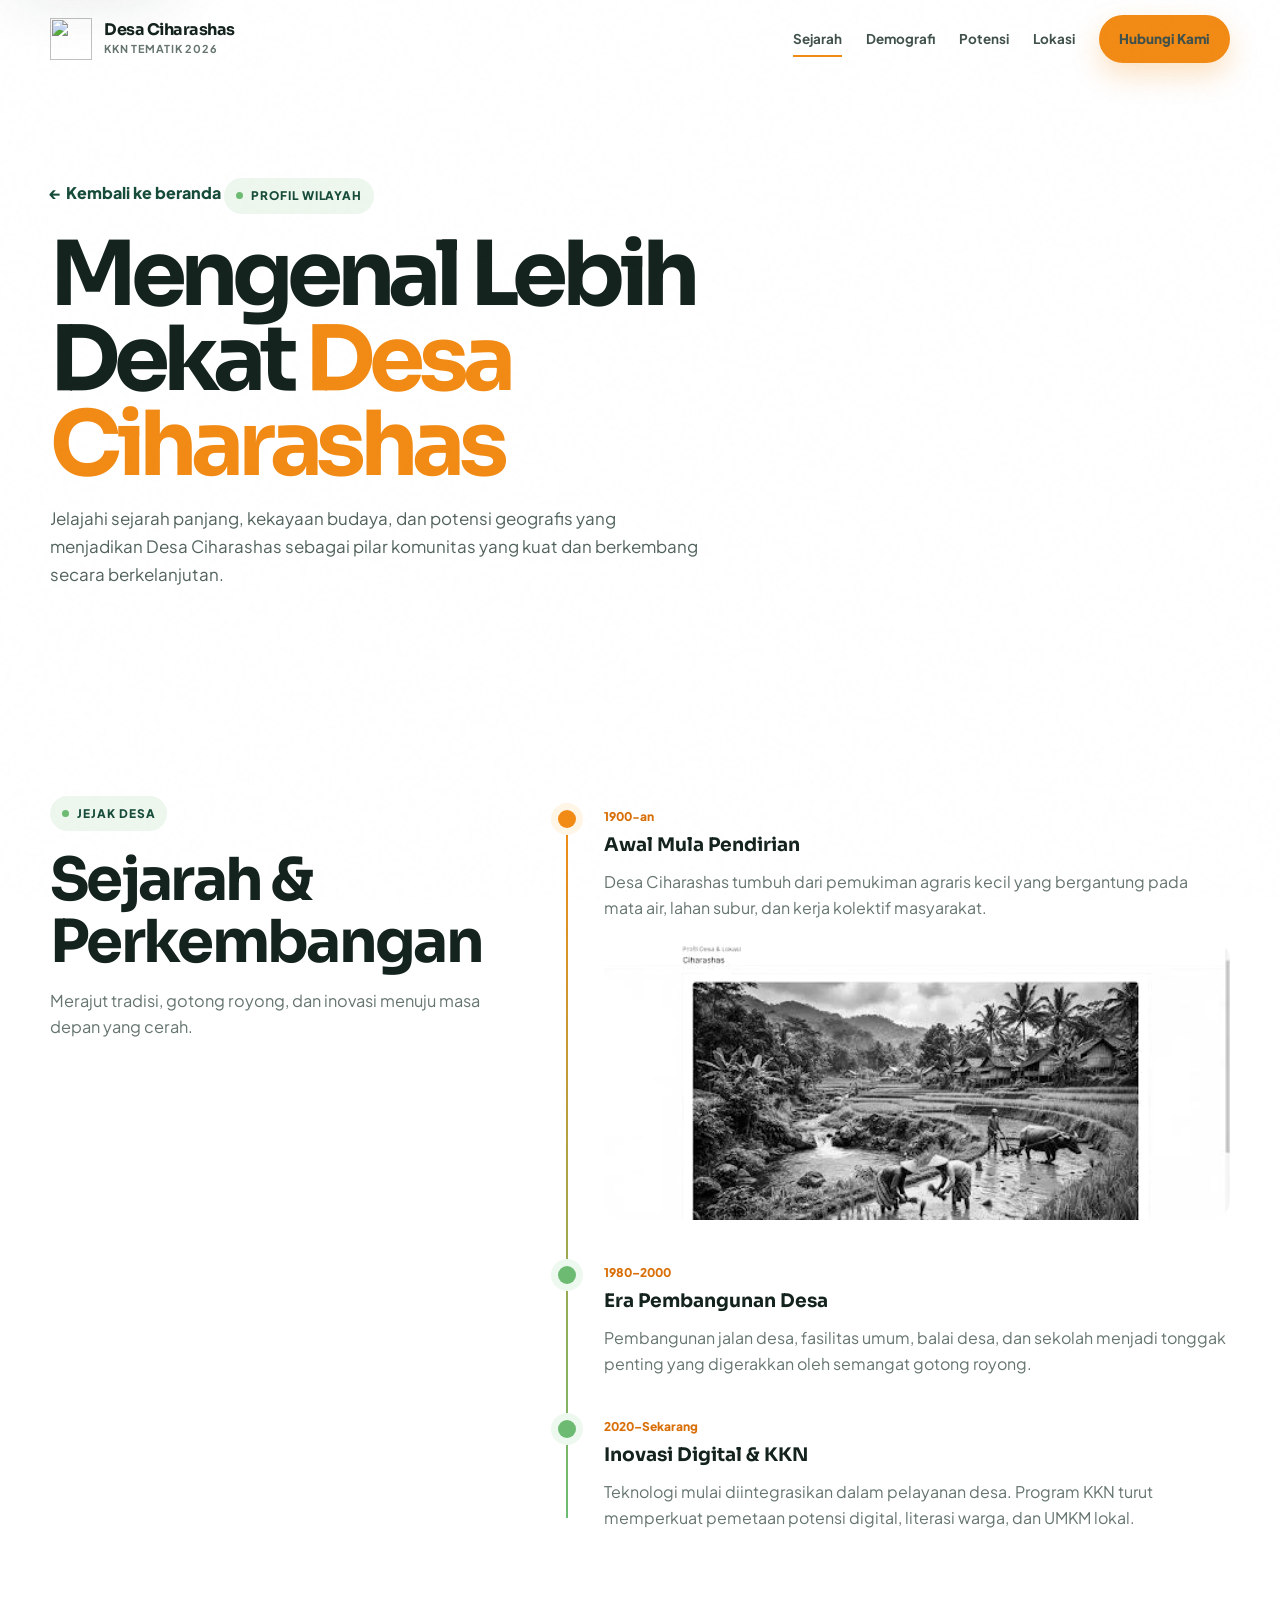
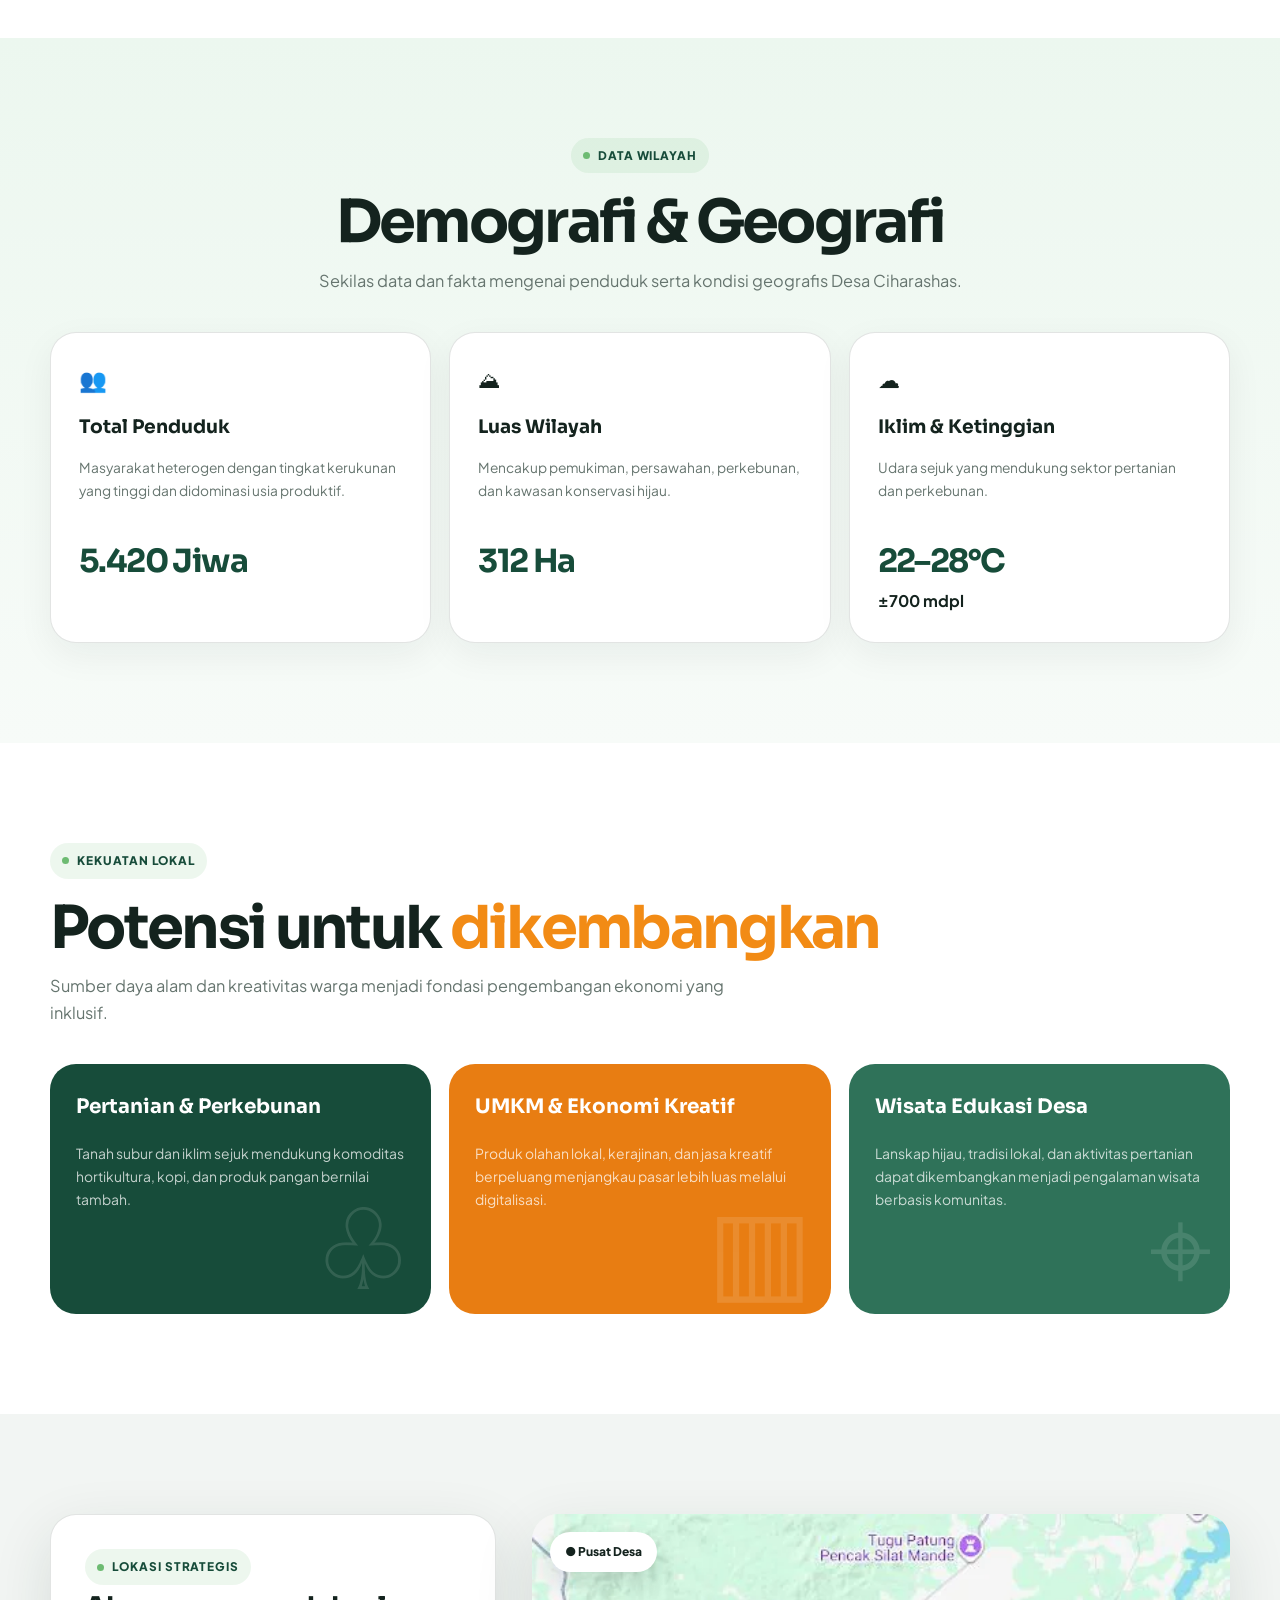
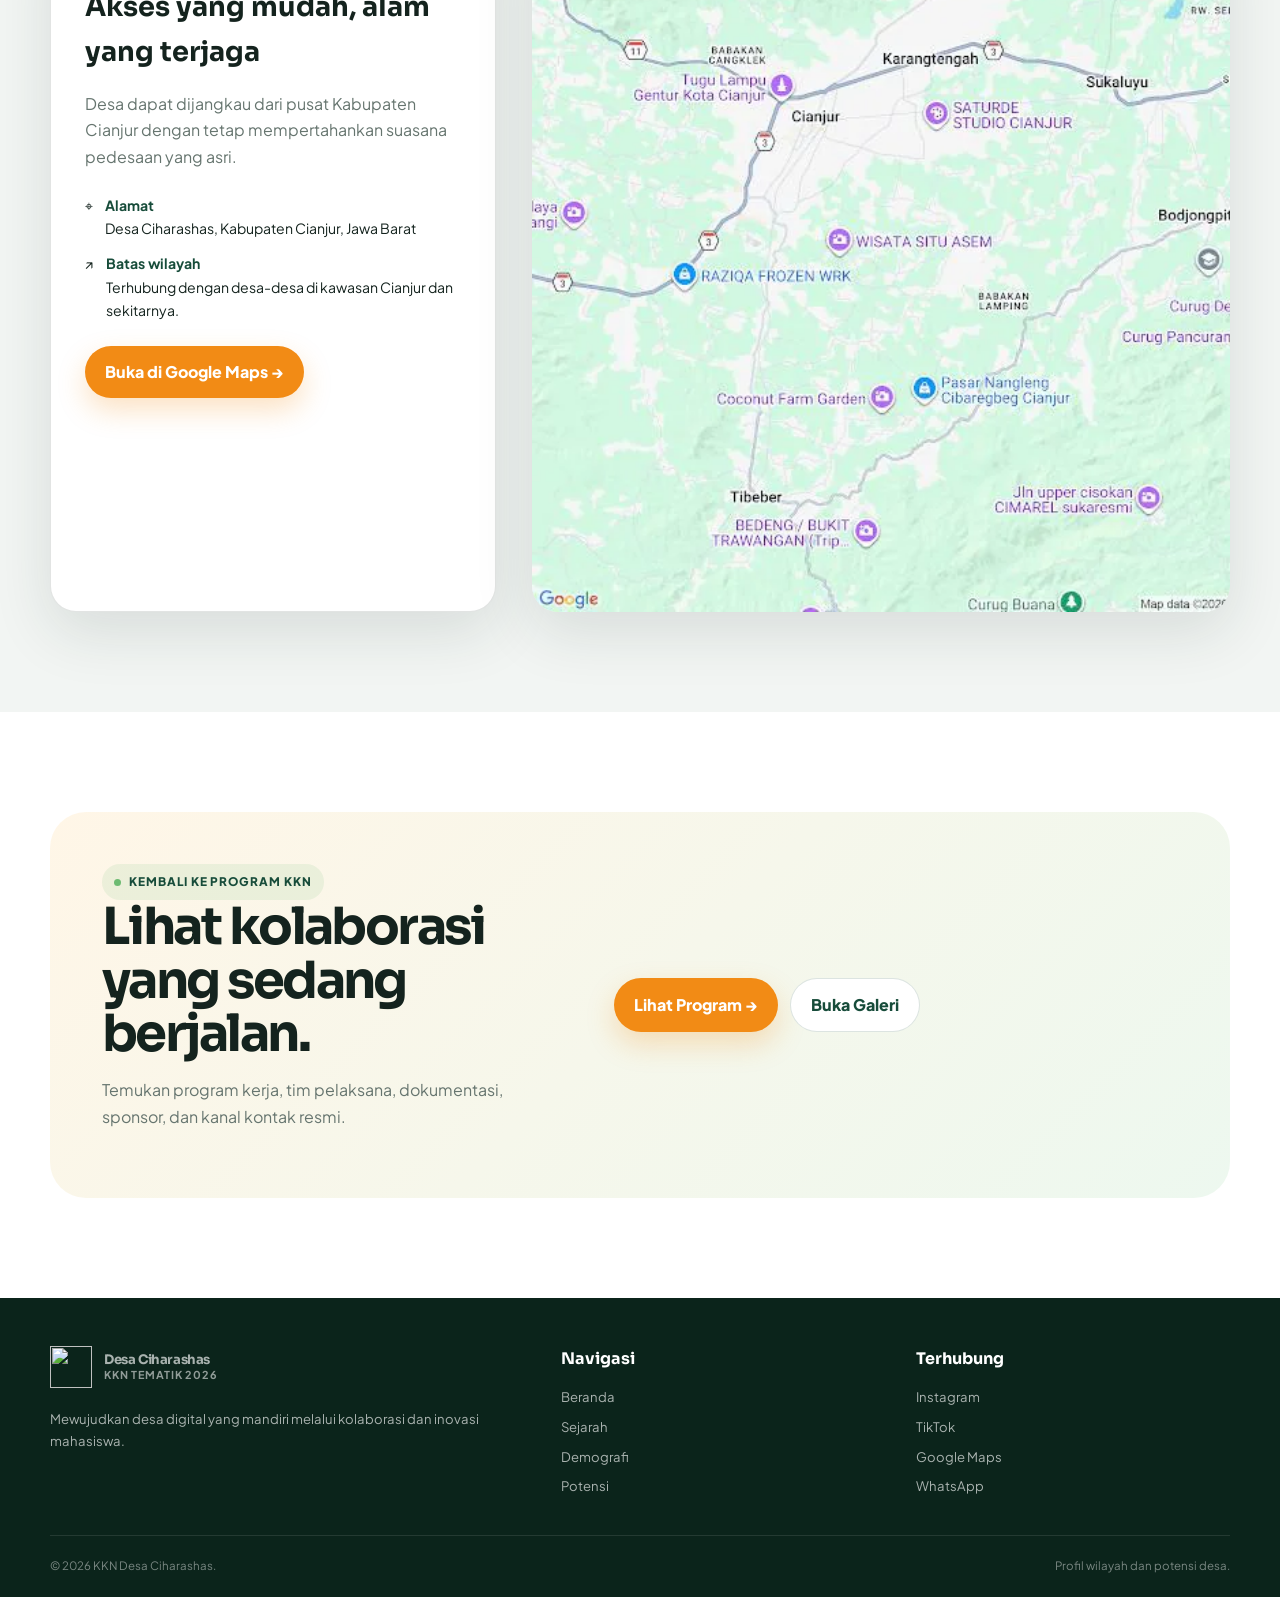
==== profile.html @ ff7a408d "first commit" ====
<!doctype html>
<html lang="id">
<head>
  <meta charset="utf-8">
  <meta name="viewport" content="width=device-width,initial-scale=1">
  <meta name="description" content="Profil wilayah Desa Ciharashas: sejarah, demografi, geografi, dan potensi desa.">
  <meta name="theme-color" content="#174c3a">
  <title>Profil Wilayah — Desa Ciharashas</title>
  <link rel="icon" href="assets/logo-mark.svg" type="image/svg+xml">
  <link rel="preconnect" href="https://fonts.googleapis.com">
  <link rel="preconnect" href="https://fonts.gstatic.com" crossorigin>
  <link rel="stylesheet" href="styles.css">
</head>
<body>
<a class="skip-link" href="#main">Lewati ke konten</a>
<header class="site-header is-scrolled">
  <nav class="nav" aria-label="Navigasi utama">
    <a class="brand" href="index.html"><img src="assets/logo-mark.svg" alt=""><span class="brand-copy"><strong>Desa Ciharashas</strong><small>KKN Tematik 2026</small></span></a>
    <button class="menu-toggle" aria-label="Buka menu" aria-expanded="false"><span></span></button>
    <div class="nav-links">
      <a class="active" href="#sejarah">Sejarah</a>
      <a href="#demografi">Demografi</a>
      <a href="#potensi">Potensi</a>
      <a href="#lokasi">Lokasi</a>
      <a class="nav-cta" href="index.html#kontak">Hubungi Kami</a>
    </div>
  </nav>
</header>

<main id="main">
<section class="profile-hero">
  <div class="container reveal">
    <a class="back-link" href="index.html">← Kembali ke beranda</a>
    <span class="eyebrow" style="margin-top:28px">Profil Wilayah</span>
    <h1>Mengenal Lebih Dekat <span class="accent">Desa Ciharashas</span></h1>
    <p>Jelajahi sejarah panjang, kekayaan budaya, dan potensi geografis yang menjadikan Desa Ciharashas sebagai pilar komunitas yang kuat dan berkembang secara berkelanjutan.</p>
  </div>
</section>

<section class="section" id="sejarah">
  <div class="container timeline">
    <div class="timeline-intro reveal">
      <span class="eyebrow">Jejak Desa</span>
      <h2 class="section-title">Sejarah &amp; Perkembangan</h2>
      <p class="section-lead">Merajut tradisi, gotong royong, dan inovasi menuju masa depan yang cerah.</p>
    </div>
    <div class="timeline-list">
      <article class="timeline-item reveal">
        <span class="year">1900-an</span><h3>Awal Mula Pendirian</h3>
        <p>Desa Ciharashas tumbuh dari pemukiman agraris kecil yang bergantung pada mata air, lahan subur, dan kerja kolektif masyarakat.</p>
        <div class="timeline-image"><img src="assets/images/history.webp" alt="Ilustrasi sejarah pertanian Desa Ciharashas"></div>
      </article>
      <article class="timeline-item reveal"><span class="year">1980–2000</span><h3>Era Pembangunan Desa</h3><p>Pembangunan jalan desa, fasilitas umum, balai desa, dan sekolah menjadi tonggak penting yang digerakkan oleh semangat gotong royong.</p></article>
      <article class="timeline-item reveal"><span class="year">2020–Sekarang</span><h3>Inovasi Digital &amp; KKN</h3><p>Teknologi mulai diintegrasikan dalam pelayanan desa. Program KKN turut memperkuat pemetaan potensi digital, literasi warga, dan UMKM lokal.</p></article>
    </div>
  </div>
</section>

<section class="section demography" id="demografi">
  <div class="container">
    <div style="text-align:center">
      <span class="eyebrow">Data Wilayah</span>
      <h2 class="section-title">Demografi &amp; Geografi</h2>
      <p class="section-lead" style="margin-inline:auto">Sekilas data dan fakta mengenai penduduk serta kondisi geografis Desa Ciharashas.</p>
    </div>
    <div class="fact-grid">
      <article class="fact-card reveal"><span class="icon">👥</span><h3>Total Penduduk</h3><p>Masyarakat heterogen dengan tingkat kerukunan yang tinggi dan didominasi usia produktif.</p><strong>5.420 Jiwa</strong></article>
      <article class="fact-card reveal"><span class="icon">⛰</span><h3>Luas Wilayah</h3><p>Mencakup pemukiman, persawahan, perkebunan, dan kawasan konservasi hijau.</p><strong>312 Ha</strong></article>
      <article class="fact-card reveal"><span class="icon">☁</span><h3>Iklim &amp; Ketinggian</h3><p>Udara sejuk yang mendukung sektor pertanian dan perkebunan.</p><strong>22–28°C</strong><br><b>±700 mdpl</b></article>
    </div>
  </div>
</section>

<section class="section" id="potensi">
  <div class="container">
    <span class="eyebrow">Kekuatan Lokal</span>
    <h2 class="section-title">Potensi untuk <span class="accent">dikembangkan</span></h2>
    <p class="section-lead">Sumber daya alam dan kreativitas warga menjadi fondasi pengembangan ekonomi yang inklusif.</p>
    <div class="potential-grid">
      <article class="potential-card reveal"><h3>Pertanian &amp; Perkebunan</h3><p>Tanah subur dan iklim sejuk mendukung komoditas hortikultura, kopi, dan produk pangan bernilai tambah.</p><span class="big">♧</span></article>
      <article class="potential-card reveal"><h3>UMKM &amp; Ekonomi Kreatif</h3><p>Produk olahan lokal, kerajinan, dan jasa kreatif berpeluang menjangkau pasar lebih luas melalui digitalisasi.</p><span class="big">▥</span></article>
      <article class="potential-card reveal"><h3>Wisata Edukasi Desa</h3><p>Lanskap hijau, tradisi lokal, dan aktivitas pertanian dapat dikembangkan menjadi pengalaman wisata berbasis komunitas.</p><span class="big">⌖</span></article>
    </div>
  </div>
</section>

<section class="section section-soft" id="lokasi">
  <div class="container location-grid">
    <div class="location-card reveal">
      <span class="eyebrow">Lokasi Strategis</span>
      <h3>Akses yang mudah, alam yang terjaga</h3>
      <p>Desa dapat dijangkau dari pusat Kabupaten Cianjur dengan tetap mempertahankan suasana pedesaan yang asri.</p>
      <div class="location-meta">
        <div><span>⌖</span><span><b>Alamat</b><br><span data-config-text="villageAddress"></span></span></div>
        <div><span>↗</span><span><b>Batas wilayah</b><br>Terhubung dengan desa-desa di kawasan Cianjur dan sekitarnya.</span></div>
      </div>
      <a class="btn btn-primary" data-config-link="maps" href="#" target="_blank" rel="noopener">Buka di Google Maps →</a>
    </div>
    <div class="map-frame reveal"><img src="assets/images/map.webp" alt="Peta lokasi Desa Ciharashas"><span class="map-chip">● Pusat Desa</span></div>
  </div>
</section>

<section class="section">
  <div class="container contact-wrap">
    <div><span class="eyebrow">Kembali ke Program KKN</span><h2>Lihat kolaborasi yang sedang berjalan.</h2><p>Temukan program kerja, tim pelaksana, dokumentasi, sponsor, dan kanal kontak resmi.</p></div>
    <div style="display:flex;flex-wrap:wrap;gap:12px"><a class="btn btn-primary" href="index.html#program">Lihat Program →</a><a class="btn btn-secondary" href="index.html#dokumentasi">Buka Galeri</a></div>
  </div>
</section>
</main>

<footer class="footer">
  <div class="container">
    <div class="footer-grid">
      <div><a class="brand" href="index.html"><img src="assets/logo-mark.svg" alt=""><span class="brand-copy"><strong>Desa Ciharashas</strong><small>KKN Tematik 2026</small></span></a><p>Mewujudkan desa digital yang mandiri melalui kolaborasi dan inovasi mahasiswa.</p></div>
      <div><h4>Navigasi</h4><div class="footer-links"><a href="index.html">Beranda</a><a href="#sejarah">Sejarah</a><a href="#demografi">Demografi</a><a href="#potensi">Potensi</a></div></div>
      <div><h4>Terhubung</h4><div class="footer-links"><a data-config-link="instagram" href="#">Instagram</a><a data-config-link="tiktok" href="#">TikTok</a><a data-config-link="maps" href="#">Google Maps</a><a href="index.html#kontak">WhatsApp</a></div></div>
    </div>
    <div class="footer-bottom"><span>© 2026 KKN Desa Ciharashas.</span><span>Profil wilayah dan potensi desa.</span></div>
  </div>
</footer>
<script src="config.js"></script>
<script src="script.js"></script>
</body>
</html>
---- styles.css ----
@import url('https://fonts.googleapis.com/css2?family=Plus+Jakarta+Sans:wght@400;500;600;700;800&family=Sora:wght@500;600;700;800&display=swap');

:root {
  --ink: #14231e;
  --muted: #66756f;
  --paper: #ffffff;
  --mist: #f2f5f3;
  --forest: #174c3a;
  --forest-2: #0e3528;
  --leaf: #6dbb72;
  --lime: #c7ea9c;
  --orange: #f28b15;
  --orange-deep: #d96f08;
  --gold: #ffd166;
  --line: rgba(20, 35, 30, .12);
  --shadow: 0 20px 60px rgba(21, 53, 42, .12);
  --radius: 26px;
  --container: min(1180px, calc(100% - 40px));
}

* { box-sizing: border-box; }
html { scroll-behavior: smooth; }
body {
  margin: 0;
  color: var(--ink);
  background: var(--paper);
  font-family: "Plus Jakarta Sans", sans-serif;
  line-height: 1.65;
  overflow-x: hidden;
}
body::before {
  content: "";
  position: fixed;
  inset: 0;
  pointer-events: none;
  z-index: 999;
  opacity: .022;
  background-image: url("data:image/svg+xml,%3Csvg viewBox='0 0 180 180' xmlns='http://www.w3.org/2000/svg'%3E%3Cfilter id='n'%3E%3CfeTurbulence type='fractalNoise' baseFrequency='.78' numOctaves='4' stitchTiles='stitch'/%3E%3C/filter%3E%3Crect width='100%25' height='100%25' filter='url(%23n)' opacity='.5'/%3E%3C/svg%3E");
}
img { max-width: 100%; display: block; }
a { color: inherit; text-decoration: none; }
button, input, textarea { font: inherit; }
button { cursor: pointer; }
.container { width: var(--container); margin-inline: auto; }
.section { padding: 100px 0; position: relative; }
.section-soft { background: var(--mist); }
.section-dark { background: var(--forest-2); color: #fff; }
.eyebrow {
  display: inline-flex; align-items: center; gap: 8px;
  padding: 8px 12px; border-radius: 999px;
  background: rgba(109,187,114,.12); color: var(--forest);
  font-size: .74rem; font-weight: 800; letter-spacing: .08em; text-transform: uppercase;
}
.eyebrow::before { content: ""; width: 7px; height: 7px; border-radius: 50%; background: var(--leaf); }
.section-title {
  margin: 18px 0 14px;
  font-family: "Sora", sans-serif;
  font-size: clamp(2rem, 5vw, 3.7rem);
  line-height: 1.05;
  letter-spacing: -.045em;
}
.section-lead { max-width: 720px; margin: 0; color: var(--muted); font-size: 1.02rem; }
.section-dark .section-lead { color: rgba(255,255,255,.68); }
.accent { color: var(--orange); }
.muted { color: var(--muted); }
.skip-link { position: fixed; left: 12px; top: -70px; z-index: 9999; background: #fff; padding: 10px 14px; border-radius: 10px; box-shadow: var(--shadow); }
.skip-link:focus { top: 12px; }

.site-header {
  position: fixed; inset: 0 0 auto 0; z-index: 100;
  transition: .28s ease;
}
.site-header.is-scrolled {
  background: rgba(255,255,255,.88);
  backdrop-filter: blur(18px);
  box-shadow: 0 10px 36px rgba(20,35,30,.08);
}
.nav {
  width: var(--container); height: 78px; margin: auto;
  display: flex; align-items: center; justify-content: space-between; gap: 28px;
}
.brand { display: inline-flex; align-items: center; gap: 12px; font-weight: 800; }
.brand img { width: 42px; height: 42px; }
.brand-copy { line-height: 1.05; }
.brand-copy strong { font-family: "Sora"; display: block; letter-spacing: -.03em; }
.brand-copy small { color: var(--muted); font-weight: 700; font-size: .68rem; letter-spacing: .08em; text-transform: uppercase; }
.nav-links { display: flex; align-items: center; gap: 24px; font-size: .84rem; font-weight: 700; }
.nav-links a { position: relative; color: #40514b; }
.nav-links a::after { content:""; position:absolute; left:0; right:100%; bottom:-7px; height:2px; background:var(--orange); transition:.2s ease; }
.nav-links a:hover::after, .nav-links a.active::after { right:0; }
.nav-cta, .btn {
  border: 0; border-radius: 999px; padding: 13px 20px;
  display: inline-flex; align-items: center; justify-content: center; gap: 9px;
  font-weight: 800; transition: transform .2s ease, box-shadow .2s ease, background .2s ease;
}
.nav-cta, .btn-primary { background: var(--orange); color: #fff; box-shadow: 0 12px 28px rgba(242,139,21,.25); }
.nav-cta:hover, .btn-primary:hover { transform: translateY(-2px); background: var(--orange-deep); box-shadow: 0 16px 36px rgba(242,139,21,.3); }
.btn-secondary { background: #fff; color: var(--forest); border: 1px solid rgba(23,76,58,.15); }
.btn-secondary:hover { transform: translateY(-2px); box-shadow: 0 14px 30px rgba(23,76,58,.12); }
.menu-toggle {
  display: none; width: 46px; height: 46px; border: 1px solid var(--line);
  border-radius: 14px; background: #fff; align-items:center; justify-content:center;
}
.menu-toggle span, .menu-toggle span::before, .menu-toggle span::after {
  display:block; width:20px; height:2px; background:var(--ink); position:relative; transition:.2s;
}
.menu-toggle span::before, .menu-toggle span::after { content:""; position:absolute; left:0; }
.menu-toggle span::before { top:-6px; } .menu-toggle span::after { top:6px; }
.menu-toggle.open span { background:transparent; }
.menu-toggle.open span::before { top:0; transform:rotate(45deg); }
.menu-toggle.open span::after { top:0; transform:rotate(-45deg); }

.hero {
  min-height: 100vh; padding: 130px 0 72px;
  display: grid; align-items: center;
  background:
    radial-gradient(circle at 18% 24%, rgba(199,234,156,.45), transparent 25%),
    radial-gradient(circle at 86% 14%, rgba(242,139,21,.16), transparent 24%),
    linear-gradient(180deg, #fff 0%, #f7faf8 100%);
}
.hero-grid { display: grid; grid-template-columns: 1.03fr .97fr; gap: 70px; align-items: center; }
.hero h1 {
  margin: 22px 0;
  font-family: "Sora", sans-serif;
  font-size: clamp(3.1rem, 6.2vw, 6.3rem);
  line-height: .94; letter-spacing: -.07em;
}
.hero h1 span { display:block; color: var(--orange); }
.hero p { max-width: 660px; color: var(--muted); font-size: 1.08rem; }
.hero-actions { display:flex; flex-wrap:wrap; gap:12px; margin-top:30px; }
.hero-meta { display:flex; flex-wrap:wrap; gap:28px; margin-top:40px; }
.hero-meta strong { display:block; font-family:"Sora"; font-size:1.3rem; letter-spacing:-.04em; }
.hero-meta small { color:var(--muted); font-size:.75rem; font-weight:700; text-transform:uppercase; letter-spacing:.07em; }
.hero-visual { position:relative; }
.hero-image {
  width:100%; aspect-ratio: 4 / 4.4; object-fit:cover; border-radius: 48% 48% 22px 22px;
  box-shadow: var(--shadow);
}
.hero-visual::before {
  content:""; position:absolute; width:190px; height:190px; border:28px solid rgba(242,139,21,.15);
  border-radius:50%; left:-50px; bottom:-35px; z-index:-1;
}
.hero-card {
  position:absolute; left:-45px; bottom:50px; max-width:240px;
  background:rgba(255,255,255,.93); backdrop-filter:blur(15px);
  border:1px solid rgba(255,255,255,.7); box-shadow:var(--shadow);
  padding:18px; border-radius:20px;
}
.hero-card strong { font-family:"Sora"; display:block; margin-bottom:5px; }
.hero-card p { font-size:.78rem; margin:0; line-height:1.45; }
.hero-badge {
  position:absolute; right:-24px; top:50px; width:116px; height:116px; border-radius:50%;
  background:var(--forest); color:#fff; display:grid; place-items:center; text-align:center;
  font-weight:800; font-size:.72rem; line-height:1.25; transform:rotate(8deg); box-shadow:var(--shadow);
}
.hero-badge span { color:var(--gold); font-size:1.3rem; display:block; }

.ribbon {
  overflow:hidden; background:var(--forest); color:#fff;
  border-block: 1px solid rgba(255,255,255,.08);
}
.ribbon-track {
  display:flex; width:max-content; animation: marquee 28s linear infinite;
  padding:16px 0; font-family:"Sora"; font-size:.8rem; font-weight:700; letter-spacing:.08em; text-transform:uppercase;
}
.ribbon-track span { display:inline-flex; align-items:center; gap:18px; padding-right:36px; }
.ribbon-track span::after { content:"✦"; color:var(--orange); }
@keyframes marquee { to { transform:translateX(-50%); } }

.profile-grid { display:grid; grid-template-columns:.92fr 1.08fr; gap:70px; align-items:start; }
.theme-card {
  background:var(--forest); color:#fff; padding:34px; border-radius:var(--radius); position:relative; overflow:hidden;
}
.theme-card::after { content:""; position:absolute; width:180px; height:180px; border-radius:50%; background:rgba(255,255,255,.08); right:-50px; bottom:-70px; }
.theme-card .label { color:var(--lime); font-size:.75rem; font-weight:800; letter-spacing:.09em; text-transform:uppercase; }
.theme-card h3 { font-family:"Sora"; font-size:2rem; line-height:1.15; margin:12px 0; }
.theme-card p { color:rgba(255,255,255,.72); margin-bottom:0; }
.vm-grid { display:grid; gap:16px; }
.vm-card { padding:28px; border:1px solid var(--line); border-radius:var(--radius); background:#fff; box-shadow:0 12px 35px rgba(20,35,30,.06); }
.vm-card h3 { font-family:"Sora"; margin:0 0 10px; font-size:1.15rem; }
.vm-card p, .vm-card li { color:var(--muted); font-size:.93rem; }
.vm-card ul { list-style:none; padding:0; margin:12px 0 0; display:grid; gap:10px; }
.vm-card li { position:relative; padding-left:24px; }
.vm-card li::before { content:"✓"; position:absolute; left:0; color:var(--leaf); font-weight:900; }

.program-head { display:flex; align-items:end; justify-content:space-between; gap:28px; margin-bottom:42px; }
.filters { display:flex; flex-wrap:wrap; gap:8px; }
.filter-btn { border:1px solid var(--line); background:#fff; border-radius:999px; padding:9px 15px; font-weight:800; font-size:.75rem; }
.filter-btn.active, .filter-btn:hover { background:var(--orange); color:#fff; border-color:var(--orange); }
.program-grid { display:grid; grid-template-columns:repeat(3,1fr); gap:18px; }
.program-card {
  min-height:280px; padding:26px; border-radius:var(--radius); background:#fff; border:1px solid var(--line);
  box-shadow:0 12px 40px rgba(20,35,30,.05); transition:.25s ease; display:flex; flex-direction:column;
}
.featured-program {
  position: relative;
  border: 2px solid var(--orange);
  background:
    radial-gradient(
      circle at 100% 0%,
      rgba(242, 139, 21, 0.16),
      transparent 42%
    ),
    #ffffff;
  box-shadow: 0 18px 50px rgba(242, 139, 21, 0.16);
}

.featured-program::after {
  content: "★";
  position: absolute;
  top: 22px;
  right: 22px;
  color: var(--orange);
  font-size: 1.2rem;
}

.program-badge {
  align-self: flex-start;
  margin-top: 16px;
  padding: 6px 10px;
  border-radius: 999px;
  background: var(--orange);
  color: #ffffff;
  font-size: 0.65rem;
  font-weight: 800;
  letter-spacing: 0.06em;
  text-transform: uppercase;
}

.featured-program h3 {
  margin-top: 14px;
}
.program-card:hover { transform:translateY(-7px); box-shadow:var(--shadow); }
.program-card[hidden] { display:none; }
.program-icon { width:48px; height:48px; border-radius:16px; display:grid; place-items:center; background:rgba(242,139,21,.12); color:var(--orange); font-size:1.35rem; }
.program-card:nth-child(3n+2) .program-icon { background:rgba(109,187,114,.14); color:var(--forest); }
.program-card h3 { font-family:"Sora"; font-size:1.03rem; margin:18px 0 9px; }
.program-card p { color:var(--muted); font-size:.86rem; margin:0; }
.program-status { margin-top:auto; display:flex; align-items:center; gap:8px; font-size:.72rem; font-weight:800; padding-top:22px; }
.status-dot { width:8px; height:8px; border-radius:50%; background:var(--leaf); }
.status-complete .status-dot { background:var(--orange); }
.status-planned .status-dot { background:#b0bbb7; }

.impact-grid { display:grid; grid-template-columns:repeat(4,1fr); gap:18px; }
.stat-card { padding:28px; border-radius:var(--radius); background:rgba(255,255,255,.08); border:1px solid rgba(255,255,255,.12); }
.stat-card strong { display:block; font-family:"Sora"; font-size:2.35rem; color:var(--gold); letter-spacing:-.06em; }
.stat-card span { color:rgba(255,255,255,.7); font-size:.82rem; }

/* .team-grid {
  display: grid;
  grid-template-columns: repeat(4, 1fr);
  gap: 28px;
  margin-top: 42px;
}
.team-card {
  text-align: center;
}
.team-photo {
  width: 100%;
  aspect-ratio: 1;
  object-fit: cover;
  border-radius: 50%;
  border: 8px solid #ffffff;
  box-shadow: 0 12px 35px rgba(20, 35, 30, 0.12);
}.team-card:hover .team-photo { transform:translateY(-5px) rotate(-1deg); }
.team-card h3 {
  margin: 16px 0 4px;
  font-size: 1rem;
}
.team-card p {
  margin: 0;
  color: #d96f08;
  font-size: 0.78rem;
  font-weight: 800;
} */

/* =========================
   TEAM SECTION
========================= */

.team-action {
  display: flex;
  justify-content: center;
  margin-top: 32px;
}

.team-grid {
  display: grid;
  grid-template-columns: repeat(4, minmax(0, 1fr));
  gap: 28px;
  margin-top: 42px;

  opacity: 0;
  transform: translateY(18px);
  transition:
    opacity 0.35s ease,
    transform 0.35s ease;
}

.team-grid.is-open {
  opacity: 1;
  transform: translateY(0);
}

.team-grid[hidden] {
  display: none;
}

.team-card {
  overflow: hidden;
  text-align: center;
  background: #ffffff;
  border: 1px solid var(--line);
  border-radius: 24px;
  box-shadow: 0 12px 35px rgba(20, 35, 30, 0.08);
  transition:
    transform 0.25s ease,
    box-shadow 0.25s ease;
}

.team-card:hover {
  transform: translateY(-6px);
  box-shadow: var(--shadow);
}

.team-image {
  aspect-ratio: 4 / 5;
  overflow: hidden;
  background: #e8eee9;
}

.team-image img {
  width: 100%;
  height: 100%;
  display: block;
  object-fit: cover;
  transition: transform 0.45s ease;
}

.team-card:hover .team-image img {
  transform: scale(1.05);
}

.team-copy {
  padding: 18px 16px 20px;
}

.team-copy h3 {
  margin: 0 0 5px;
  font-family: "Sora", sans-serif;
  font-size: 1rem;
}

.team-copy p {
  margin: 0;
  color: var(--orange-deep);
  font-size: 0.78rem;
  font-weight: 800;
}

/* Tablet */
@media (max-width: 980px) {
  .team-grid {
    grid-template-columns: repeat(2, minmax(0, 1fr));
  }
}

/* Mobile */
@media (max-width: 640px) {
  .team-grid {
    grid-template-columns: 1fr;
    gap: 18px;
  }

  .team-action {
    margin-top: 24px;
  }
}
.gallery-grid { display:grid; grid-template-columns:1.2fr .8fr .8fr; grid-auto-rows:230px; gap:14px; margin-top:42px; }
.gallery-item { position:relative; overflow:hidden; border-radius:22px; border:0; padding:0; background:#ddd; }
.gallery-item:first-child { grid-row:span 2; }
.gallery-item:nth-child(6) { grid-column:span 2; }
.gallery-item img { width:100%; height:100%; object-fit:cover; transition:.5s ease; }
.gallery-item::after { content:attr(data-label); position:absolute; inset:auto 12px 12px 12px; color:#fff; font-size:.75rem; font-weight:800; padding:14px; border-radius:14px; background:linear-gradient(90deg,rgba(10,30,24,.86),rgba(10,30,24,.45)); transform:translateY(8px); opacity:0; transition:.25s ease; }
.gallery-item:hover img { transform:scale(1.06); }
.gallery-item:hover::after { transform:none; opacity:1; }

.location-grid { display:grid; grid-template-columns:.78fr 1.22fr; gap:36px; align-items:stretch; }
.location-card { padding:34px; background:#fff; border-radius:var(--radius); box-shadow:var(--shadow); border:1px solid var(--line); }
.location-card h3 { font-family:"Sora"; font-size:1.7rem; margin:0 0 12px; }
.location-card p { color:var(--muted); }
.location-meta { display:grid; gap:12px; margin:24px 0; }
.location-meta div { display:flex; gap:12px; align-items:flex-start; font-size:.88rem; }
.location-meta b { color:var(--forest); }
.map-frame { border-radius:var(--radius); overflow:hidden; min-height:380px; box-shadow:var(--shadow); position:relative; }
.map-frame img { width:100%; height:100%; object-fit:cover; }
.map-chip { position:absolute; left:18px; top:18px; background:#fff; border-radius:999px; padding:10px 15px; font-size:.75rem; font-weight:800; box-shadow:0 10px 25px rgba(20,35,30,.15); }

.sponsor-layout { display:grid; grid-template-columns:.9fr 1.1fr; gap:50px; align-items:center; }
.sponsor-copy p { color:rgba(255,255,255,.68); }
.sponsor-grid { display:grid; grid-template-columns:1.35fr .9fr; gap:16px; }
.sponsor-slot { background:#fff; border-radius:24px; min-height:190px; padding:22px; display:flex; flex-direction:column; justify-content:center; }
.sponsor-slot img { width:100%; height:125px; object-fit:contain; }
.sponsor-slot span { color:var(--muted); font-size:.7rem; font-weight:800; text-transform:uppercase; letter-spacing:.08em; margin-top:8px; text-align:center; }
.sponsor-slot.primary { box-shadow:0 0 0 3px rgba(255,209,102,.35); }

.site-header.is-scrolled .header-partners{
    max-height: 0;
    opacity: 0;
    padding-top: 0;
    padding-bottom: 0;
    border: 0;
}
.hero-partners{
    display:flex;
    align-items:center;
    gap:18px;
    margin-top:18px;
    margin-bottom:28px;
    flex-wrap:wrap;
}

.hero-partner-item{
    display:flex;
    align-items:center;
    gap:10px;
        max-height:20px;
    width:auto;
}

.hero-partner-item span{
    font-size:.68rem;
    font-weight:700;
    color:var(--muted);
    text-transform:uppercase;
    letter-spacing:.08em;
}

.hero-partner-item img{
    width:auto;
    height:28px;
    max-width:120px;
    object-fit:contain;
    display:block;
}

.hero-partner-divider{
    width:1px;
    height:20px;
    background:var(--line);
}

@media (max-width:640px){

.hero-partners{
    gap:12px;
    margin-bottom:22px;
}

.hero-partner-divider{
    display:none;
}

.hero-partner-item span{
    display:none;
}

/* .hero-partner-item img{
    max-height:22px;
} */

}
.contact-wrap {
  display:grid; grid-template-columns:.9fr 1.1fr; gap:50px; align-items:center;
  background:linear-gradient(135deg,#fff6e7 0%,#edf8ef 100%); border-radius:36px; padding:52px;
}
.contact-wrap h2 { font-family:"Sora"; font-size:clamp(2rem,4vw,3.3rem); line-height:1.05; letter-spacing:-.05em; margin:0 0 14px; }
.contact-wrap p { color:var(--muted); }
.contact-form { display:grid; gap:12px; }
.contact-form input, .contact-form textarea {
  width:100%; border:1px solid var(--line); border-radius:16px; padding:14px 16px; background:rgba(255,255,255,.86); outline:none;
}
.contact-form input:focus, .contact-form textarea:focus { border-color:var(--orange); box-shadow:0 0 0 4px rgba(242,139,21,.1); }
.contact-form textarea { min-height:110px; resize:vertical; }
.form-note { font-size:.72rem; color:var(--muted); }

.footer { background:#0b241b; color:#fff; padding:48px 0 22px; }
.footer-grid { display:grid; grid-template-columns:1.2fr .8fr .8fr; gap:40px; }
.footer .brand-copy small { color:rgba(255,255,255,.55); }
.footer p, .footer a { color:rgba(255,255,255,.65); font-size:.82rem; }
.footer-links { display:grid; gap:8px; }
.footer h4 { font-family:"Sora"; margin:0 0 14px; }
.footer-bottom { margin-top:38px; padding-top:20px; border-top:1px solid rgba(255,255,255,.1); display:flex; justify-content:space-between; gap:20px; color:rgba(255,255,255,.45); font-size:.72rem; }

/* Profile page */
.profile-hero {
  min-height:74vh; padding:150px 0 90px; display:flex; align-items:center; position:relative; overflow:hidden;
  background:linear-gradient(90deg,rgba(255,255,255,.98) 0%,rgba(255,255,255,.78) 47%,rgba(255,255,255,.08) 100%), url("assets/images/hero-village.webp") center/cover;
}
.profile-hero h1 { font-family:"Sora"; font-size:clamp(3rem,7vw,6rem); line-height:.95; letter-spacing:-.07em; max-width:800px; margin:18px 0; }
.profile-hero p { max-width:650px; color:#52635c; font-size:1.06rem; }
.back-link { display:inline-flex; align-items:center; gap:8px; font-weight:800; color:var(--forest); }
.timeline { display:grid; grid-template-columns:.7fr 1.3fr; gap:70px; }
.timeline-intro { position:sticky; top:120px; align-self:start; }
.timeline-list { position:relative; display:grid; gap:22px; }
.timeline-list::before { content:""; position:absolute; left:14px; top:20px; bottom:20px; width:2px; background:linear-gradient(var(--orange),var(--leaf)); }
.timeline-item { position:relative; padding:6px 0 6px 52px; }
.timeline-item::before { content:""; position:absolute; left:6px; top:14px; width:18px; height:18px; border-radius:50%; background:var(--orange); box-shadow:0 0 0 7px #fff6e7; }
.timeline-item:nth-child(n+2)::before { background:var(--leaf); box-shadow:0 0 0 7px #edf8ef; }
.timeline-item .year { color:var(--orange-deep); font-weight:800; font-size:.75rem; }
.timeline-item h3 { font-family:"Sora"; margin:2px 0 8px; }
.timeline-item p { color:var(--muted); margin:0; }
.timeline-image { margin:18px 0 4px; border-radius:20px; overflow:hidden; max-height:280px; }
.timeline-image img { width:100%; height:100%; object-fit:cover; filter:grayscale(1) contrast(1.05); }

.demography { background:linear-gradient(180deg,#ecf7ef,#f7fbf8); }
.fact-grid { display:grid; grid-template-columns:repeat(3,1fr); gap:18px; margin-top:38px; }
.fact-card { background:#fff; border:1px solid var(--line); border-radius:var(--radius); padding:28px; box-shadow:0 12px 36px rgba(20,35,30,.06); }
.fact-card .icon { font-size:1.4rem; }
.fact-card h3 { font-family:"Sora"; margin:14px 0 8px; }
.fact-card p { color:var(--muted); font-size:.86rem; min-height:64px; }
.fact-card strong { font-family:"Sora"; font-size:2rem; color:var(--forest); letter-spacing:-.05em; }
.potential-grid { display:grid; grid-template-columns:repeat(3,1fr); gap:18px; margin-top:38px; }
.potential-card { border-radius:var(--radius); padding:26px; min-height:250px; background:var(--forest); color:#fff; position:relative; overflow:hidden; }
.potential-card:nth-child(2) { background:#e87d12; }
.potential-card:nth-child(3) { background:#2f7259; }
.potential-card h3 { font-family:"Sora"; font-size:1.25rem; margin-top:0; }
.potential-card p { color:rgba(255,255,255,.75); font-size:.87rem; }
.potential-card .big { position:absolute; right:18px; bottom:-22px; font-size:7rem; opacity:.12; }

.lightbox { position:fixed; inset:0; z-index:400; display:none; place-items:center; padding:30px; background:rgba(4,18,13,.88); backdrop-filter:blur(10px); }
.lightbox.open { display:grid; }
.lightbox img { max-width:min(1100px,94vw); max-height:86vh; border-radius:18px; box-shadow:0 30px 80px rgba(0,0,0,.35); }
.lightbox-close { position:absolute; top:20px; right:20px; width:48px; height:48px; border:0; border-radius:50%; background:#fff; font-size:1.3rem; }

.reveal { opacity:0; transform:translateY(24px); transition:opacity .65s ease, transform .65s ease; }
.reveal.visible { opacity:1; transform:none; }

@media (max-width: 980px) {
  :root { --container:min(100% - 28px, 760px); }
  .nav-links { position:fixed; inset:78px 14px auto; display:none; flex-direction:column; align-items:stretch; background:rgba(255,255,255,.96); backdrop-filter:blur(18px); border:1px solid var(--line); border-radius:22px; padding:18px; box-shadow:var(--shadow); }
  .nav-links.open { display:flex; }
  .nav-links .nav-cta { margin-top:6px; }
  .menu-toggle { display:flex; }
  .hero { min-height:auto; padding-top:130px; }
  .hero-grid, .profile-grid, .location-grid, .sponsor-layout, .contact-wrap, .timeline { grid-template-columns:1fr; }
  .hero-grid { gap:46px; }
  .hero-visual { max-width:620px; margin:auto; }
  .hero-image { aspect-ratio:4/3; border-radius:28px; }
  .hero-card { left:18px; bottom:18px; }
  .hero-badge { right:14px; top:-24px; }
  .program-grid { grid-template-columns:repeat(2,1fr); }
  .impact-grid, .team-grid { grid-template-columns:repeat(2,1fr); }
  .gallery-grid { grid-template-columns:1fr 1fr; }
  .gallery-item:first-child { grid-row:span 1; }
  .gallery-item:nth-child(6) { grid-column:span 1; }
  .sponsor-grid { grid-template-columns:1fr 1fr; }
  .timeline-intro { position:static; }
  .fact-grid, .potential-grid { grid-template-columns:1fr; }
  .footer-grid { grid-template-columns:1fr 1fr; }
}
@media (max-width: 640px) {
  .section { padding:72px 0; }
  .nav { height:70px; }
  .brand-copy small { display:none; }
  .nav-links { top:70px; }
  .hero { padding-top:112px; }
  .hero h1 { font-size:clamp(2.9rem,15vw,4.4rem); }
  .hero-meta { gap:18px; }
  .hero-card { position:relative; left:auto; bottom:auto; margin-top:14px; max-width:none; }
  .hero-badge { width:94px; height:94px; font-size:.62rem; }
  .program-head { align-items:flex-start; flex-direction:column; }
  .program-grid, .impact-grid, .team-grid, .gallery-grid, .sponsor-grid, .footer-grid { grid-template-columns:1fr; }
  .gallery-grid { grid-auto-rows:210px; }
  .contact-wrap { padding:28px; border-radius:26px; }
  .sponsor-slot { min-height:160px; }
  .sponsor-slot img { height:100px; }
  .footer-bottom { flex-direction:column; }
  .profile-hero { min-height:68vh; padding-top:125px; background:linear-gradient(180deg,rgba(255,255,255,.96),rgba(255,255,255,.7)),url("assets/images/hero-village.webp") center/cover; }
}
@media (prefers-reduced-motion: reduce) {
  *, *::before, *::after { scroll-behavior:auto !important; animation-duration:.001ms !important; animation-iteration-count:1 !important; transition-duration:.001ms !important; }
}
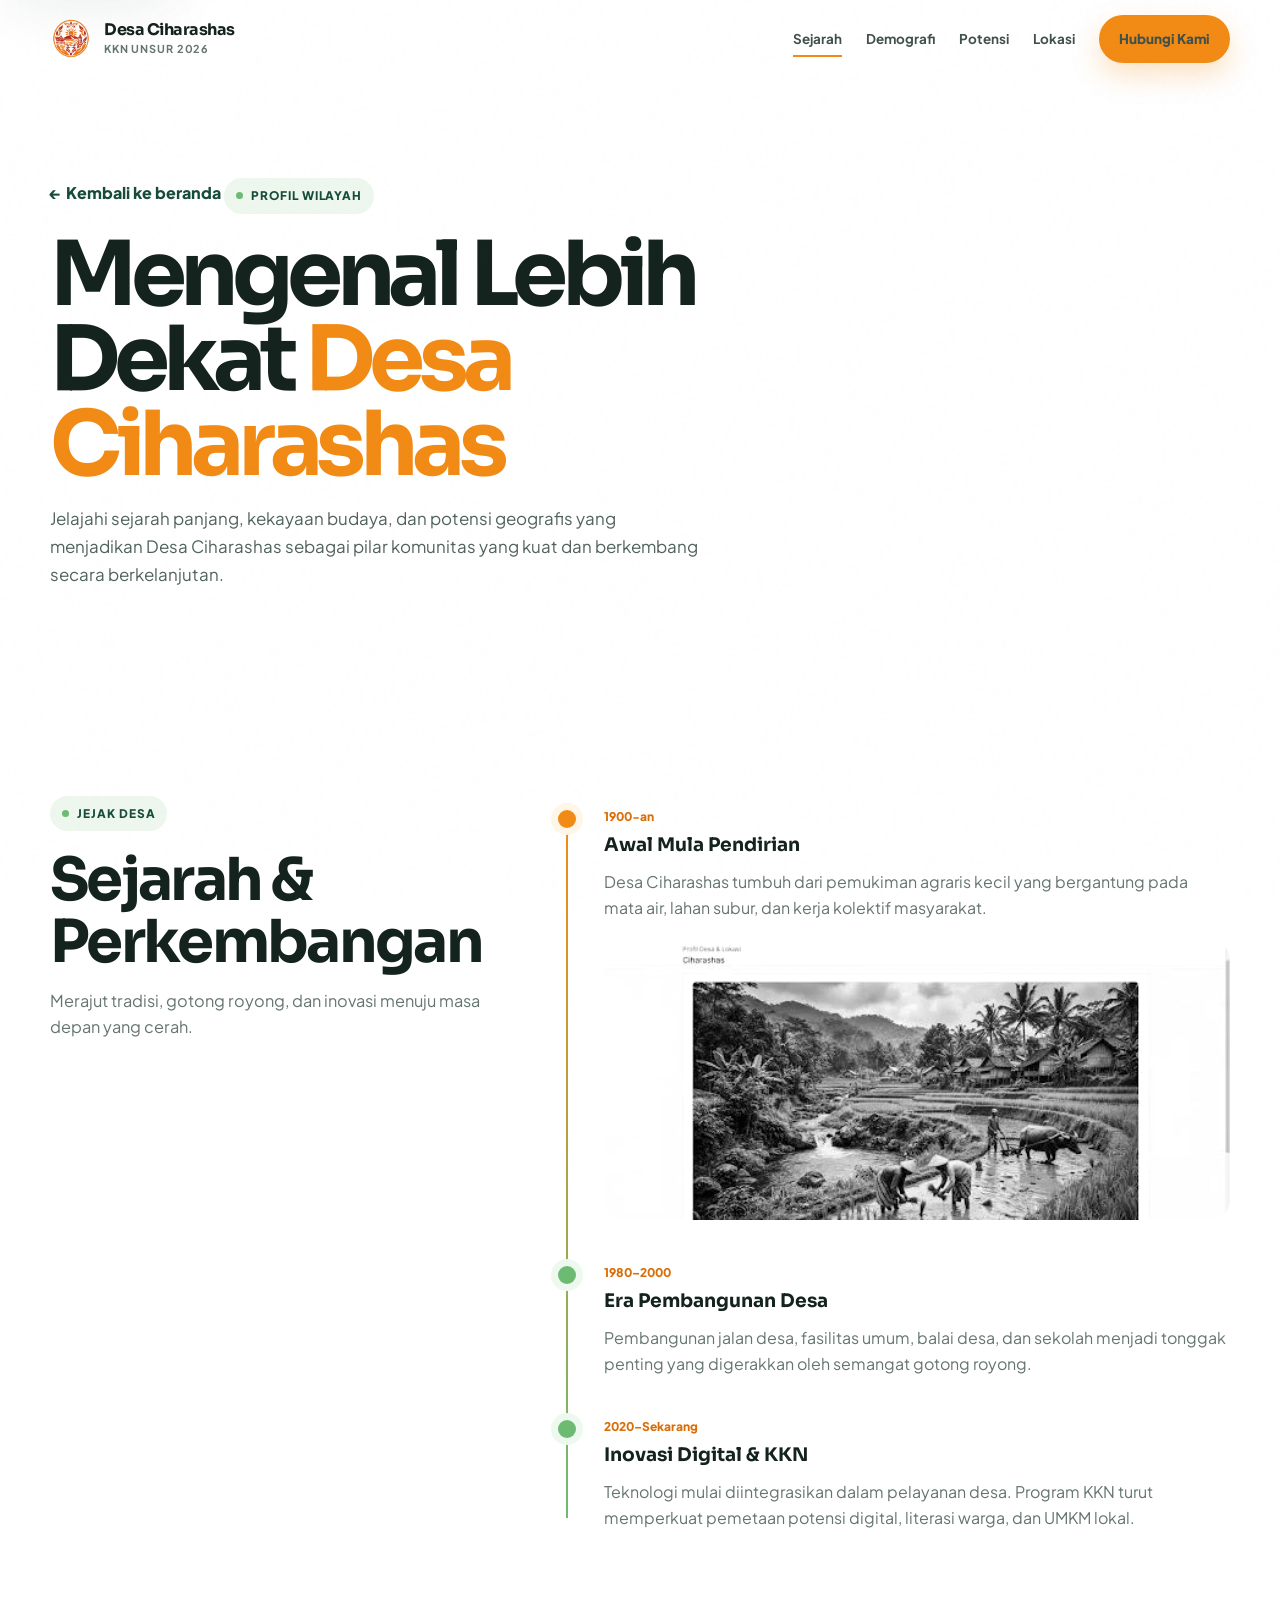
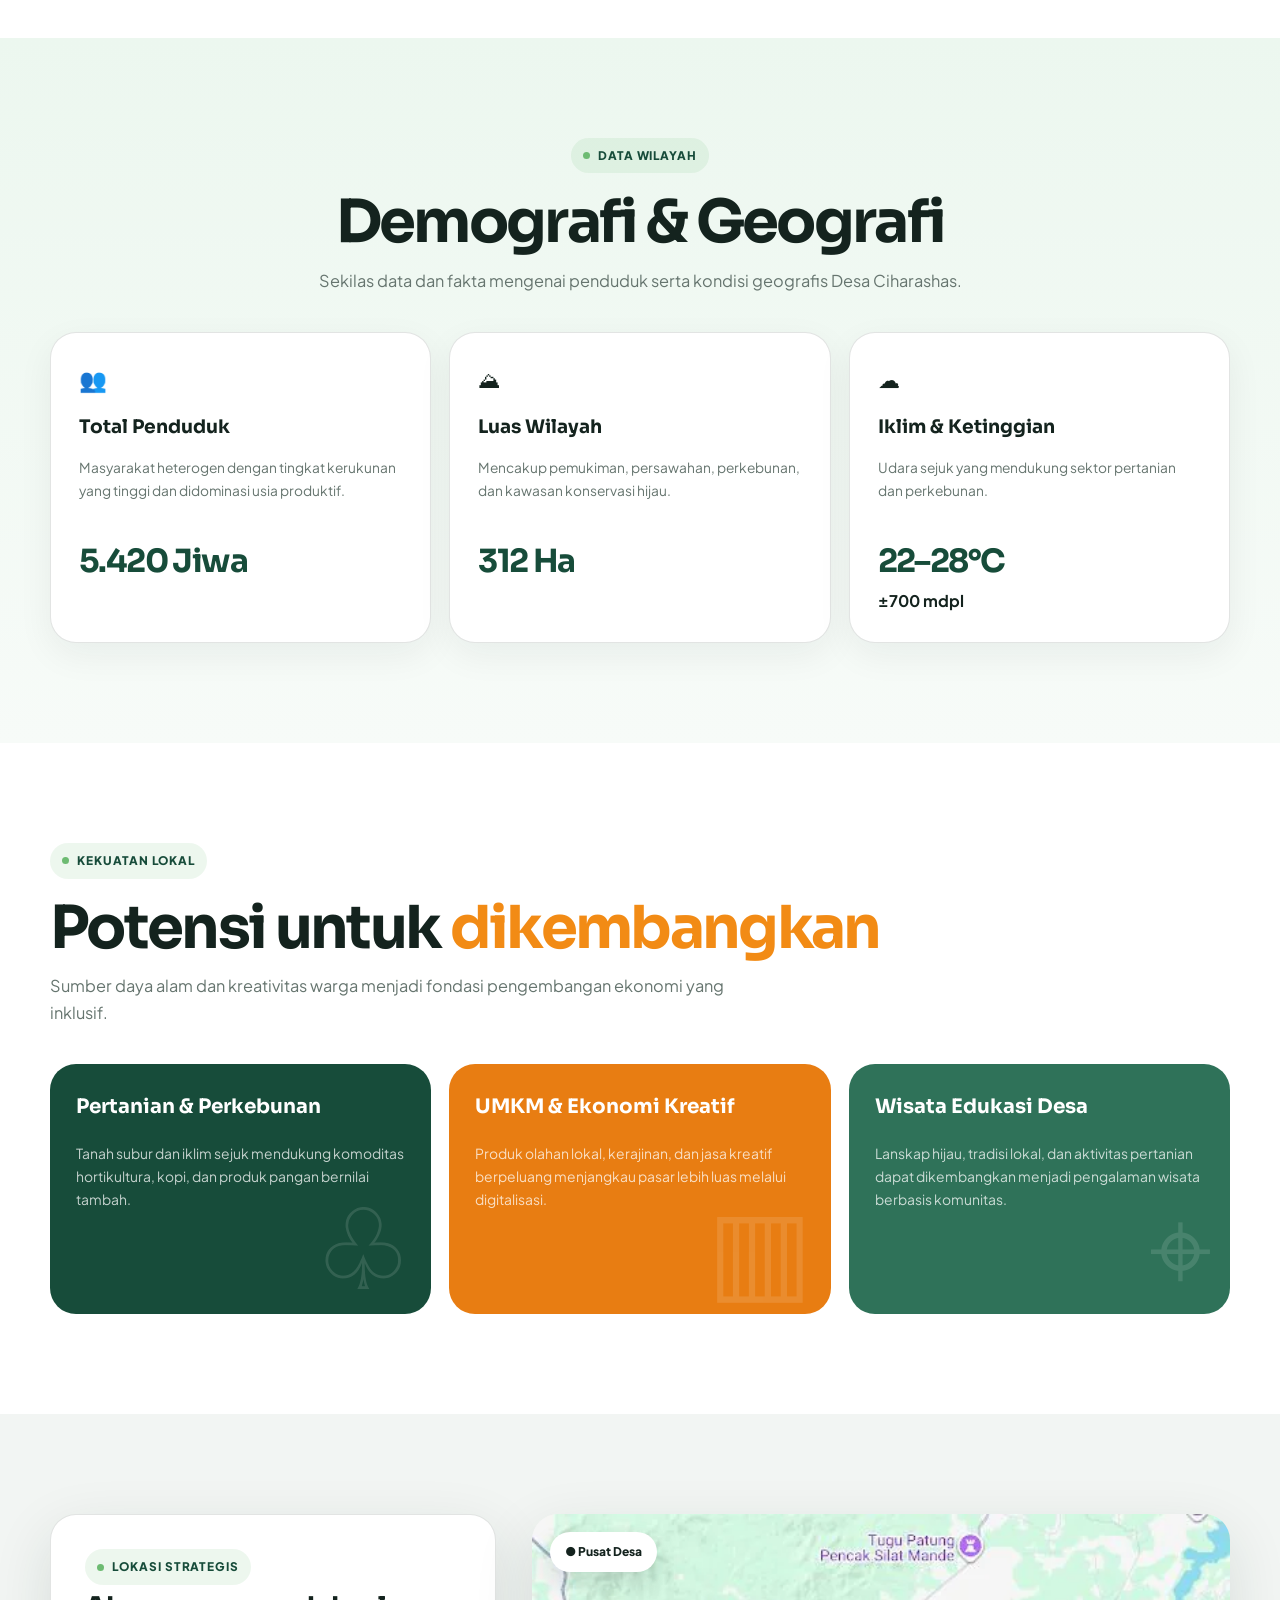
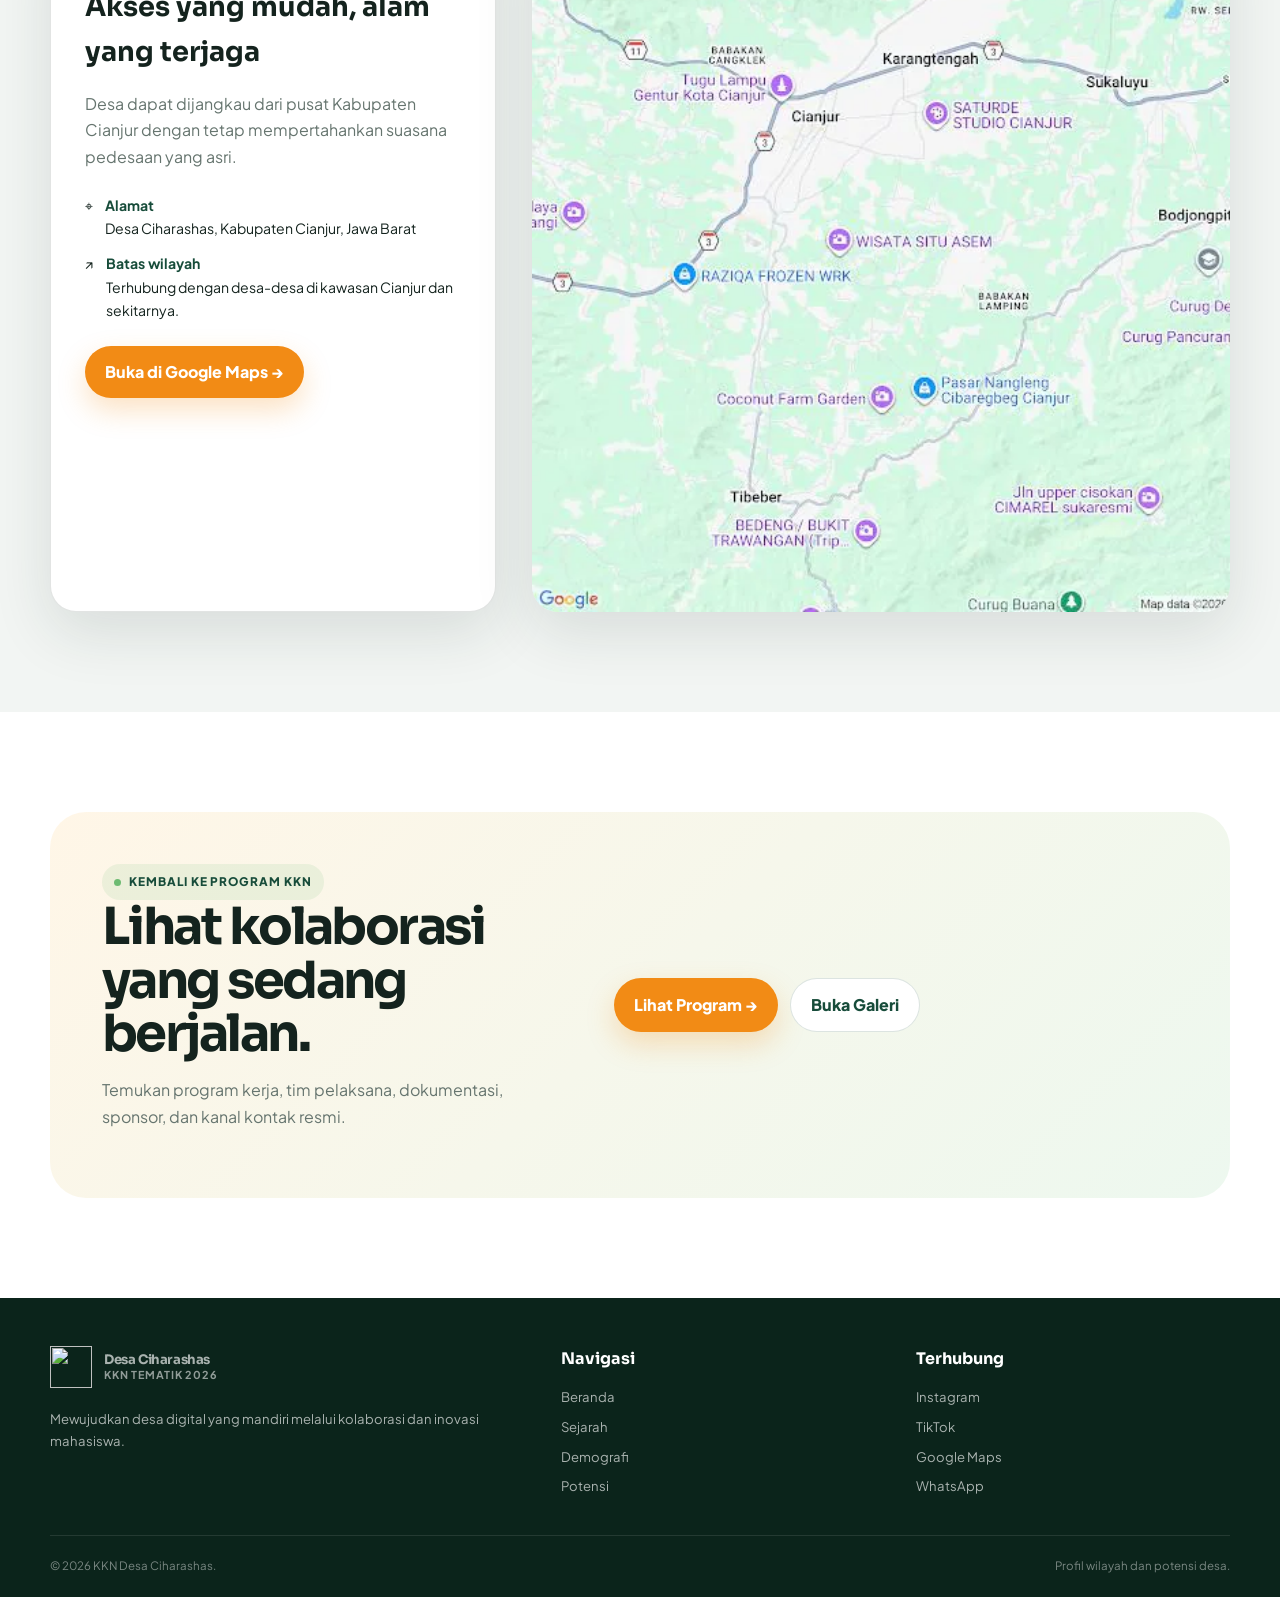
==== commit 009c47f4: "updating" ====
--- a/profile.html
+++ b/profile.html
@@ -15,7 +15,7 @@
 <a class="skip-link" href="#main">Lewati ke konten</a>
 <header class="site-header is-scrolled">
   <nav class="nav" aria-label="Navigasi utama">
-    <a class="brand" href="index.html"><img src="assets/logo-mark.svg" alt=""><span class="brand-copy"><strong>Desa Ciharashas</strong><small>KKN Tematik 2026</small></span></a>
+    <a class="brand" href="index.html"><img src="assets/logo-mark.png" alt=""><span class="brand-copy"><strong>Desa Ciharashas</strong><small>KKN UNSUR 2026</small></span></a>
     <button class="menu-toggle" aria-label="Buka menu" aria-expanded="false"><span></span></button>
     <div class="nav-links">
       <a class="active" href="#sejarah">Sejarah</a>
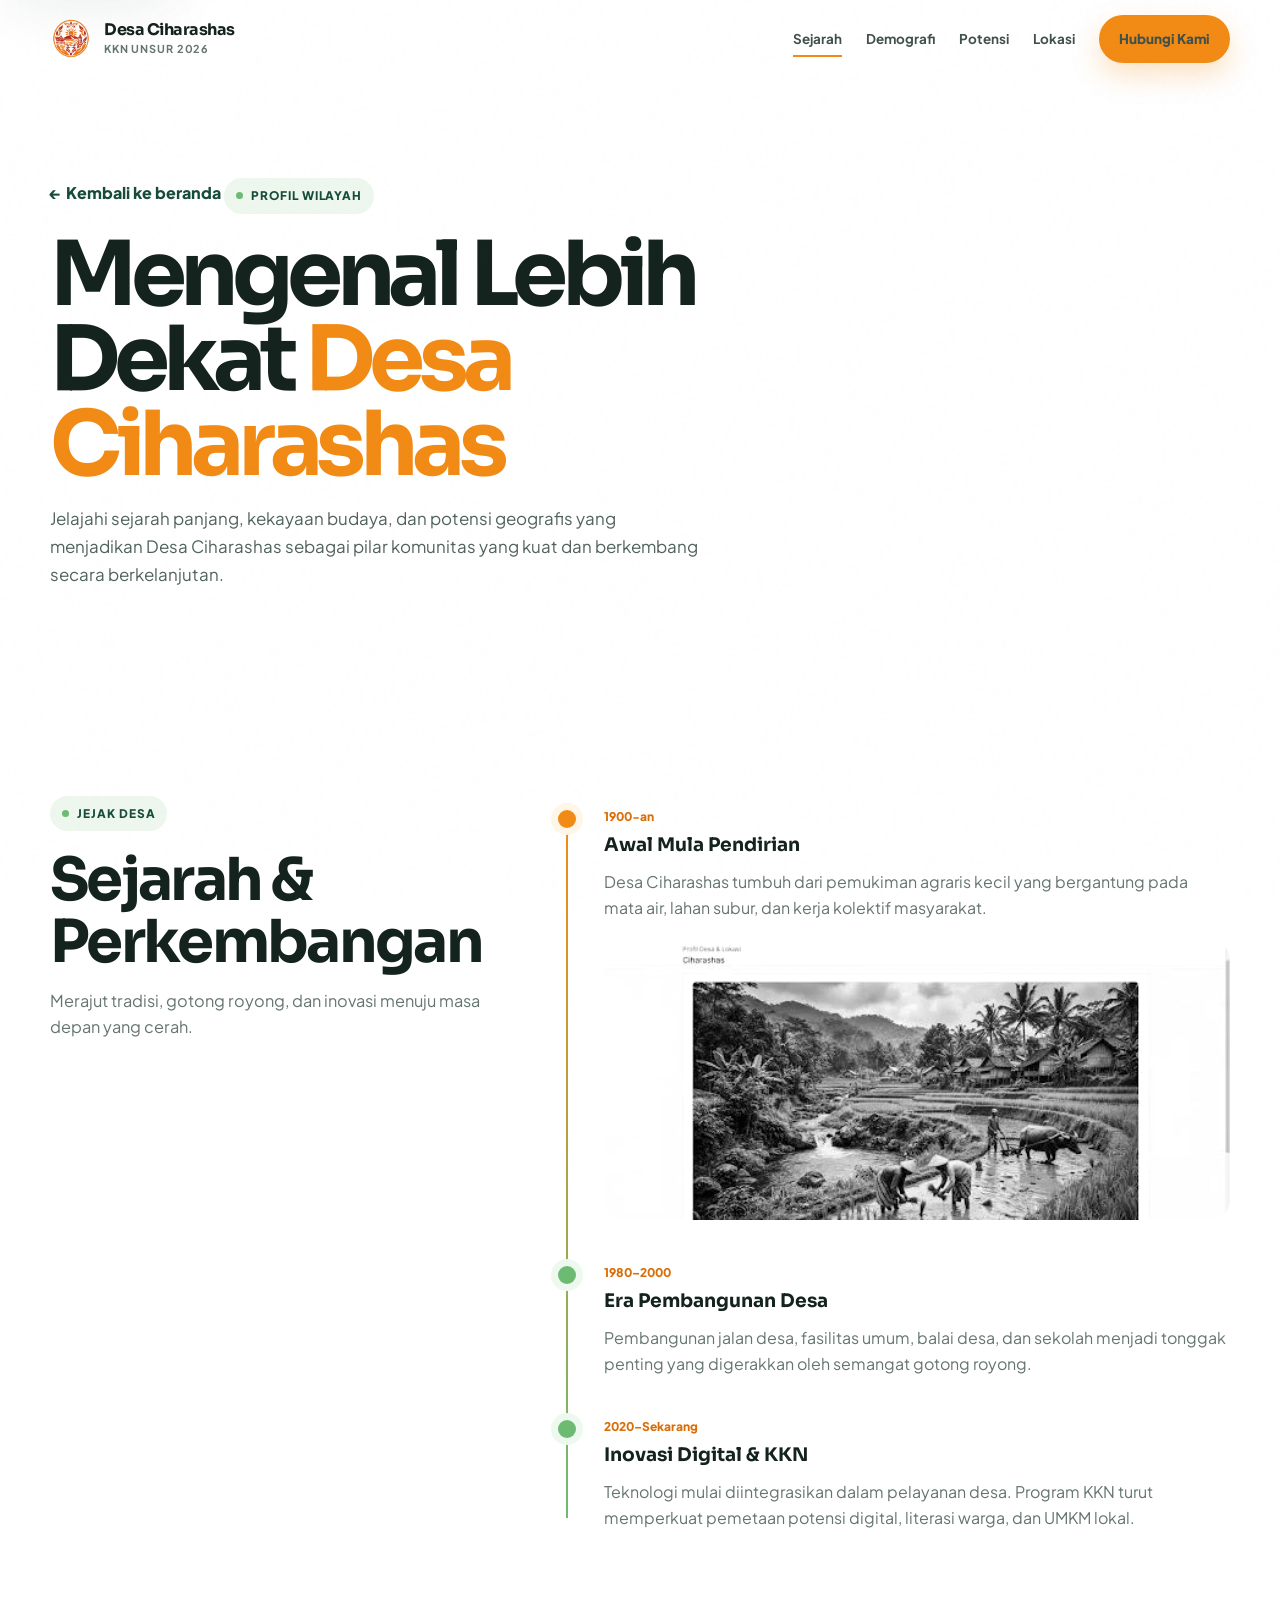
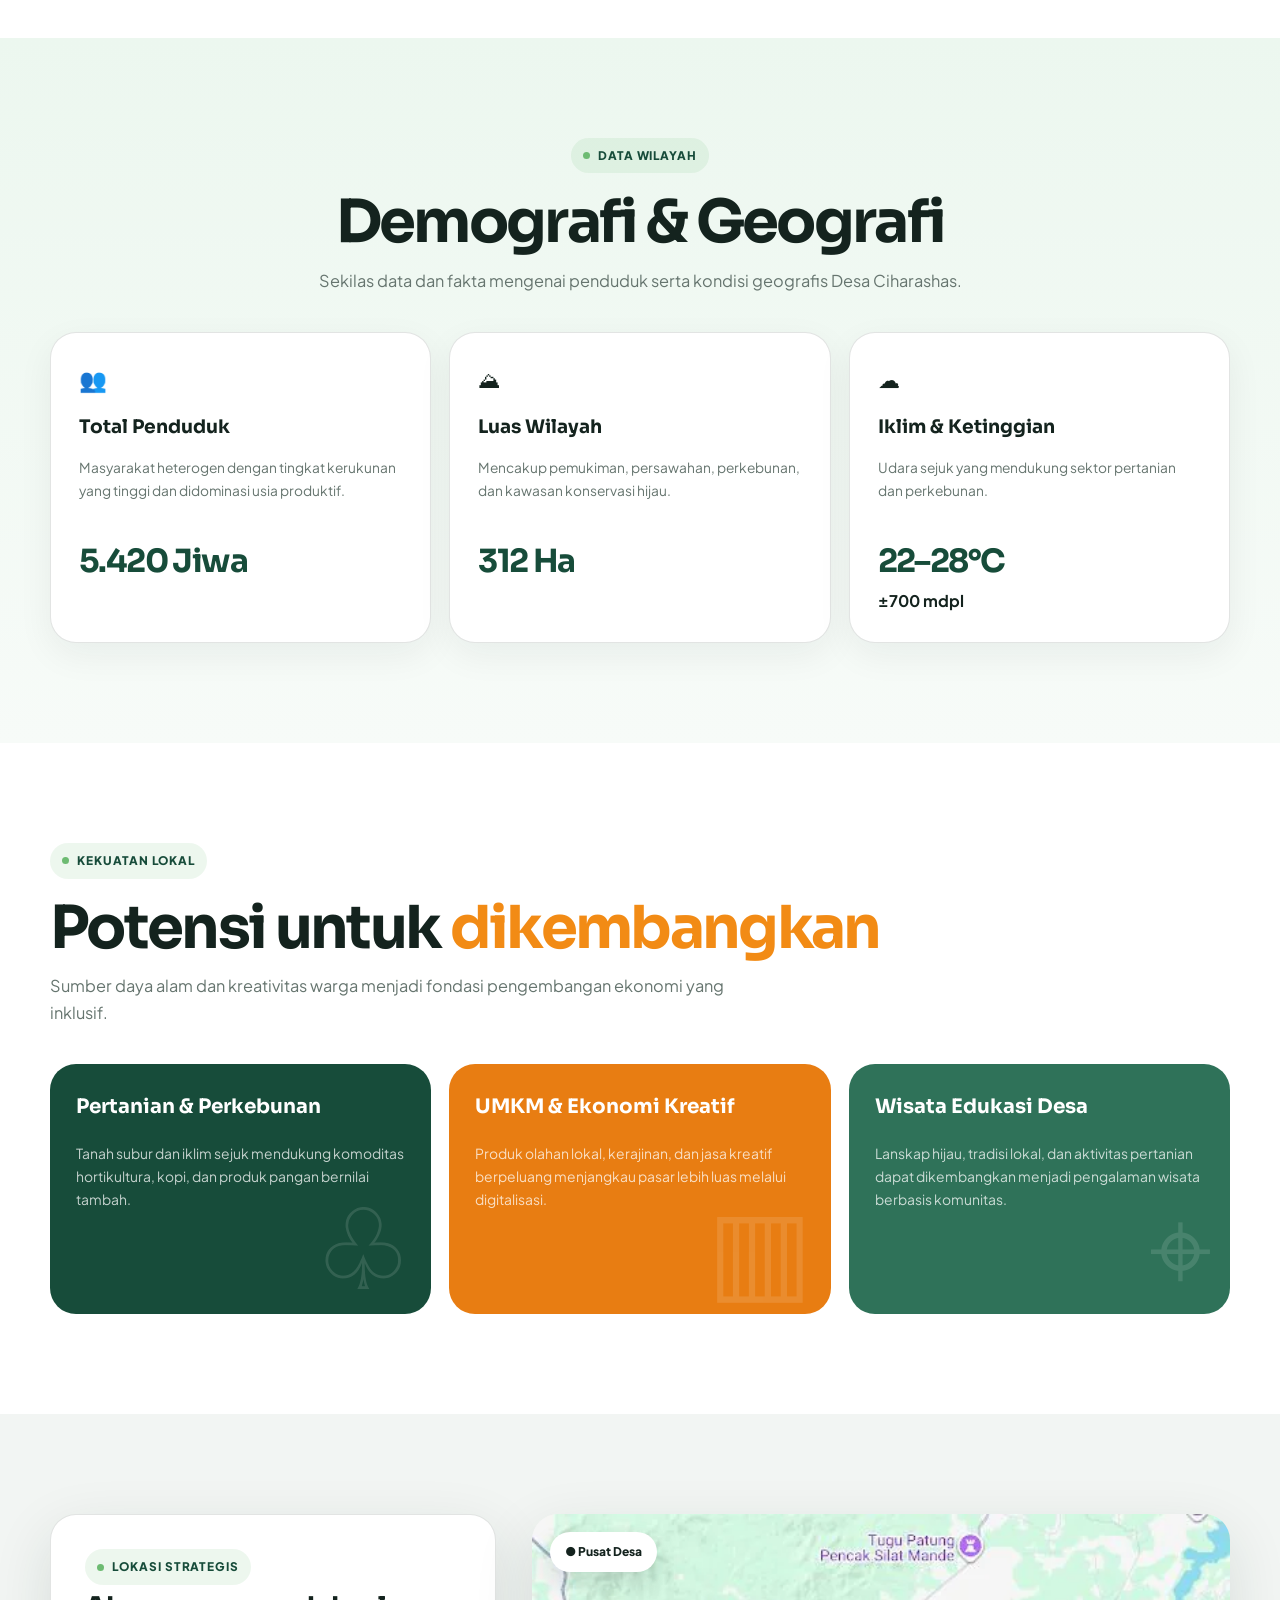
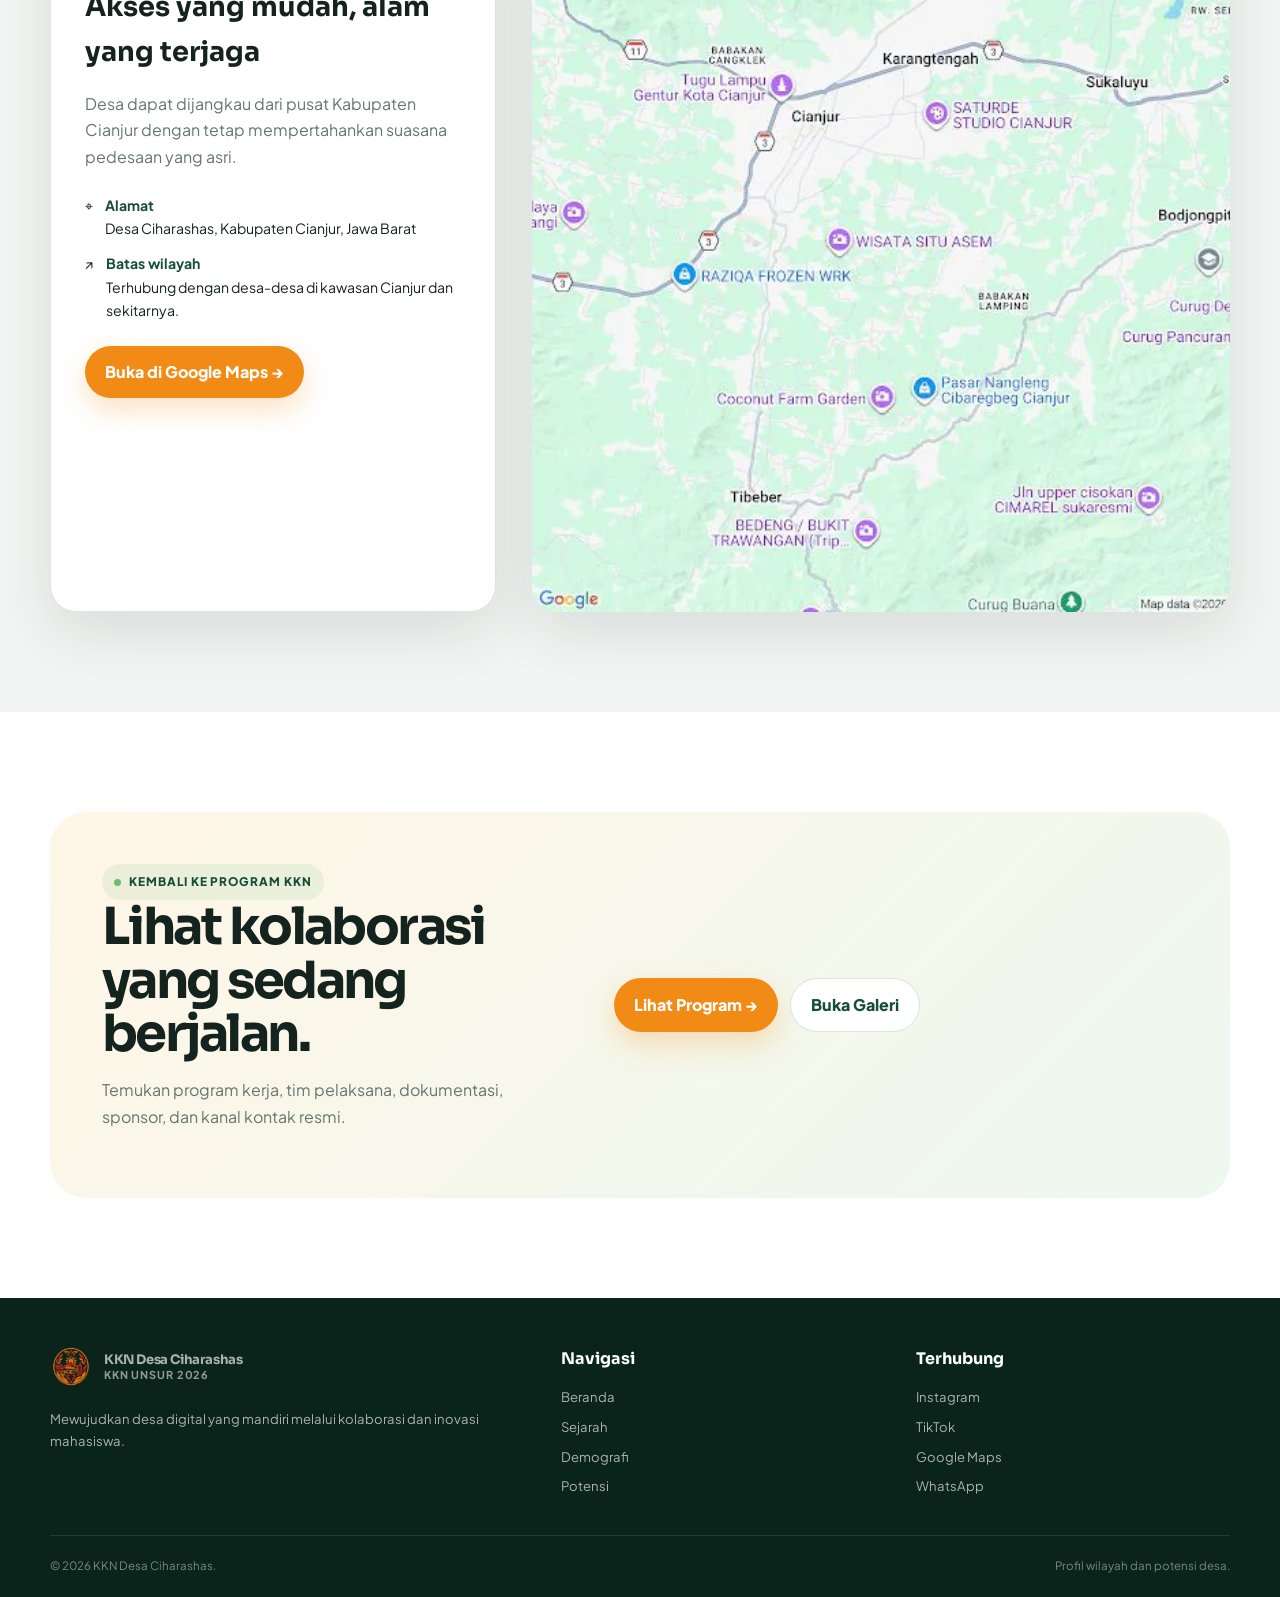
==== commit 6fab0a57: "updating" ====
--- a/profile.html
+++ b/profile.html
@@ -111,7 +111,7 @@
 <footer class="footer">
   <div class="container">
     <div class="footer-grid">
-      <div><a class="brand" href="index.html"><img src="assets/logo-mark.svg" alt=""><span class="brand-copy"><strong>Desa Ciharashas</strong><small>KKN Tematik 2026</small></span></a><p>Mewujudkan desa digital yang mandiri melalui kolaborasi dan inovasi mahasiswa.</p></div>
+      <div><a class="brand" href="index.html"><img src="assets/logo-mark.png" alt=""><span class="brand-copy"><strong>KKN Desa Ciharashas</strong><small>KKN UNSUR 2026</small></span></a><p>Mewujudkan desa digital yang mandiri melalui kolaborasi dan inovasi mahasiswa.</p></div>
       <div><h4>Navigasi</h4><div class="footer-links"><a href="index.html">Beranda</a><a href="#sejarah">Sejarah</a><a href="#demografi">Demografi</a><a href="#potensi">Potensi</a></div></div>
       <div><h4>Terhubung</h4><div class="footer-links"><a data-config-link="instagram" href="#">Instagram</a><a data-config-link="tiktok" href="#">TikTok</a><a data-config-link="maps" href="#">Google Maps</a><a href="index.html#kontak">WhatsApp</a></div></div>
     </div>
